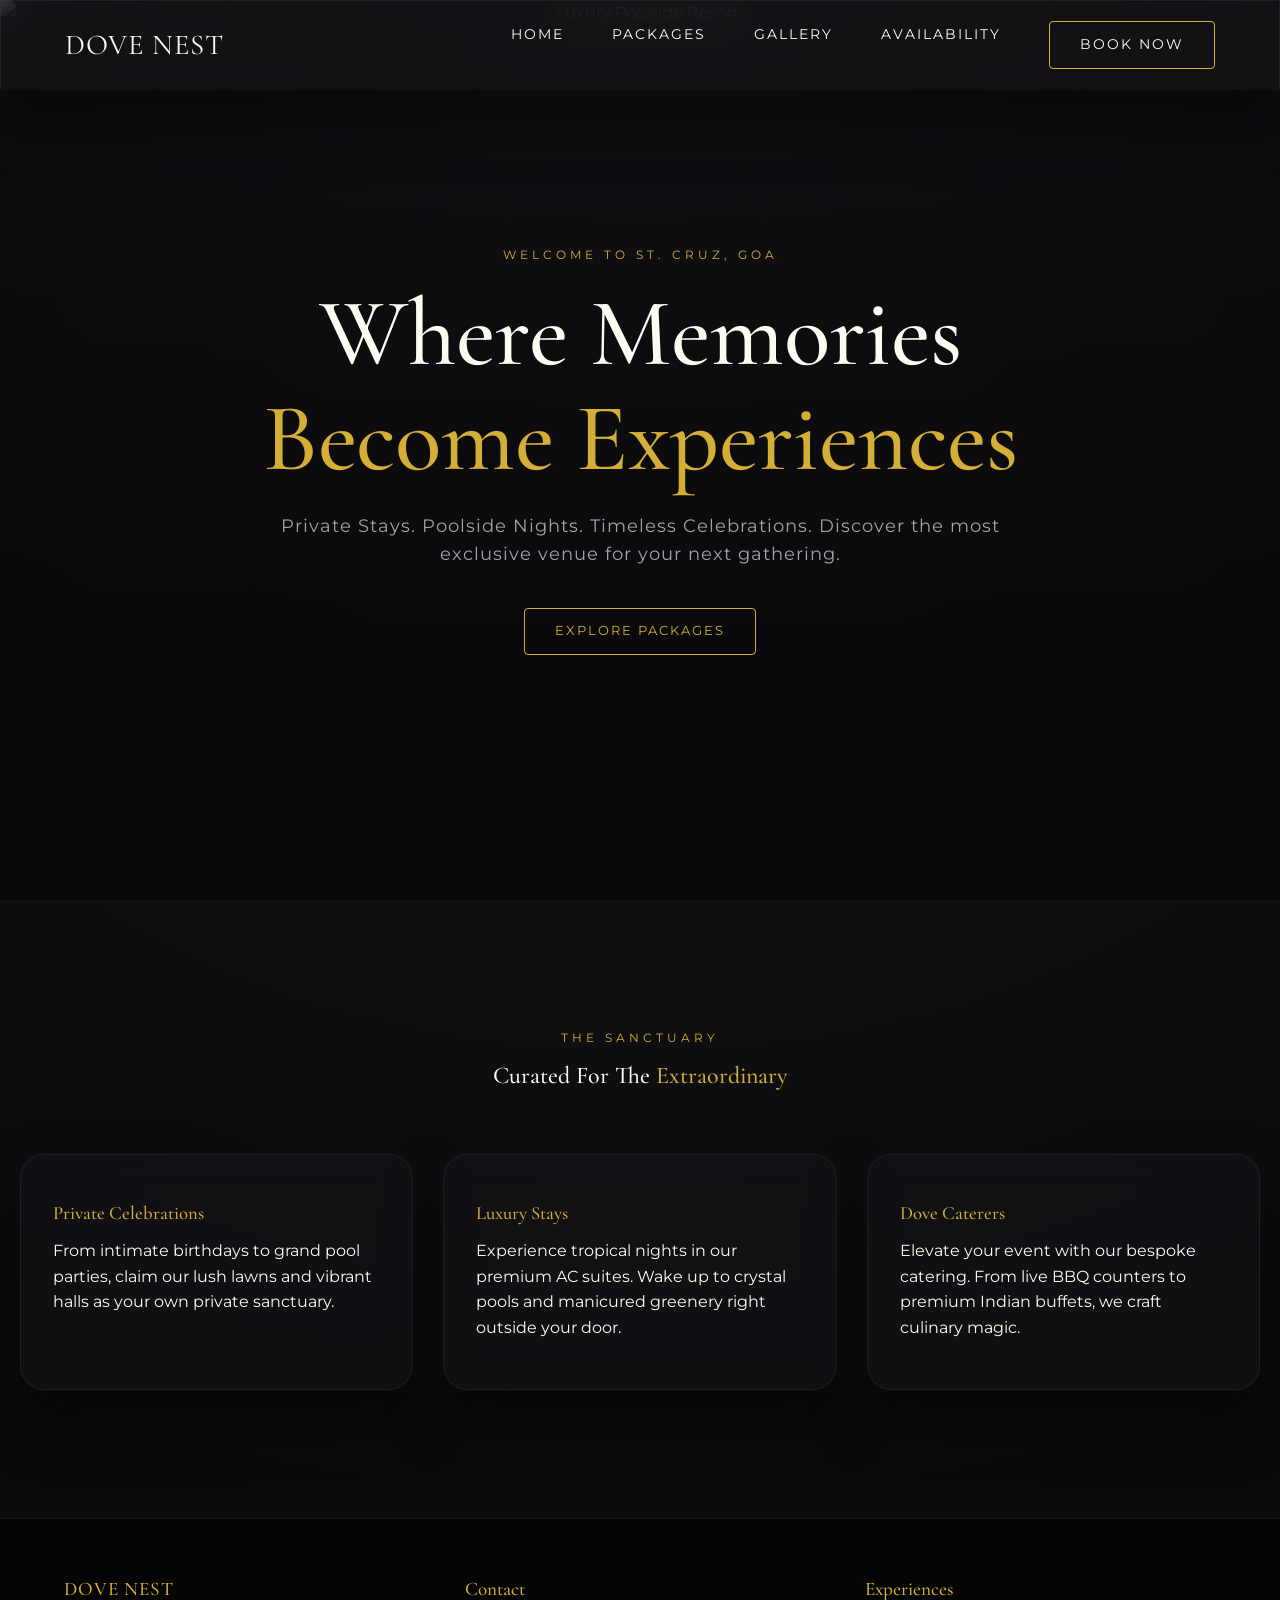
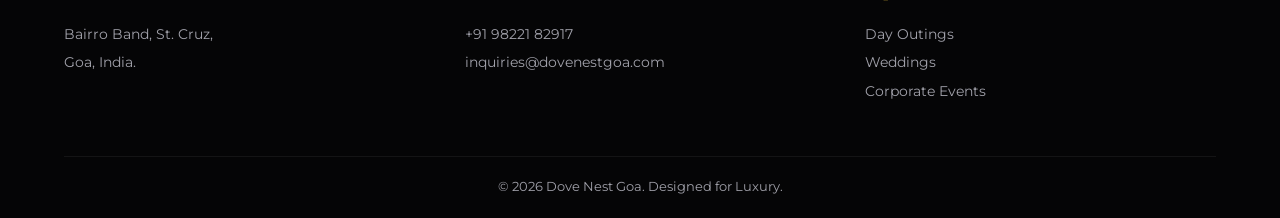
==== index.html @ 5b5b4ae1 "Create index.html" ====
<!DOCTYPE html>
<html lang="en">
<head>
    <meta charset="UTF-8">
    <meta name="viewport" content="width=device-width, initial-scale=1.0">
    <title>Dove Nest | Luxury Escapes & Private Celebrations in Goa</title>
    <link rel="stylesheet" href="style.css">
    <meta name="description" content="An exclusive, serene venue in St. Cruz, Goa. Perfect for private parties, weddings, and premium staycations.">
</head>
<body>

    <nav class="navbar glass">
        <a href="index.html" class="nav-brand">DOVE NEST</a>
        <ul class="nav-links">
            <li><a href="index.html">Home</a></li>
            <li><a href="packages.html">Packages</a></li>
            <li><a href="gallery.html">Gallery</a></li>
            <li><a href="availability.html">Availability</a></li>
            <li><a href="booking.html" class="btn-primary">Book Now</a></li>
        </ul>
        <button class="hamburger">☰</button>
    </nav>

    <header class="hero">
        <img src="https://images.unsplash.com/photo-1571896349842-33c89424de2d?q=80&w=2000&auto=format&fit=crop" alt="Luxury Poolside Resort" class="hero-video">
        <div class="hero-overlay"></div>
        <div class="hero-content reveal">
            <span class="subtitle">Welcome to St. Cruz, Goa</span>
            <h1>Where Memories<br><span class="gold-text">Become Experiences</span></h1>
            <p>Private Stays. Poolside Nights. Timeless Celebrations. Discover the most exclusive venue for your next gathering.</p>
            <a href="packages.html" class="btn-primary">Explore Packages</a>
        </div>
    </header>

    <section class="container reveal">
        <div style="text-align: center; margin-bottom: 4rem;">
            <span class="subtitle">The Sanctuary</span>
            <h2>Curated For The <span class="gold-text">Extraordinary</span></h2>
        </div>
        
        <div class="grid-3">
            <div class="luxury-card glass reveal">
                <h3 class="gold-text">Private Celebrations</h3>
                <p class="text-muted" style="margin-top: 15px;">From intimate birthdays to grand pool parties, claim our lush lawns and vibrant halls as your own private sanctuary.</p>
            </div>
            <div class="luxury-card glass reveal" style="transition-delay: 0.2s">
                <h3 class="gold-text">Luxury Stays</h3>
                <p class="text-muted" style="margin-top: 15px;">Experience tropical nights in our premium AC suites. Wake up to crystal pools and manicured greenery right outside your door.</p>
            </div>
            <div class="luxury-card glass reveal" style="transition-delay: 0.4s">
                <h3 class="gold-text">Dove Caterers</h3>
                <p class="text-muted" style="margin-top: 15px;">Elevate your event with our bespoke catering. From live BBQ counters to premium Indian buffets, we craft culinary magic.</p>
            </div>
        </div>
    </section>

    <footer>
        <div class="container footer-grid">
            <div class="footer-col">
                <h4 class="nav-brand">DOVE NEST</h4>
                <p>Bairro Band, St. Cruz,<br>Goa, India.</p>
            </div>
            <div class="footer-col">
                <h4>Contact</h4>
                <a href="tel:+919822182917">+91 98221 82917</a>
                <a href="mailto:inquiries@dovenestgoa.com">inquiries@dovenestgoa.com</a>
            </div>
            <div class="footer-col">
                <h4>Experiences</h4>
                <a href="packages.html">Day Outings</a>
                <a href="packages.html">Weddings</a>
                <a href="packages.html">Corporate Events</a>
            </div>
        </div>
        <p style="text-align: center; color: var(--text-muted); font-size: 0.8rem; border-top: 1px solid var(--glass-border); padding-top: 20px;">© 2026 Dove Nest Goa. Designed for Luxury.</p>
    </footer>

    <script src="app.js"></script>
</body>
</html>
---- style.css ----
/* style.css */
@import url('https://fonts.googleapis.com/css2?family=Cormorant+Garamond:ital,wght@0,400;0,500;0,600;0,700;1,400&family=Montserrat:wght@300;400;500;600&display=swap');

:root {
    /* Color Palette */
    --bg-dark: #08080a;
    --bg-card: rgba(20, 20, 24, 0.6);
    --text-ivory: #FDFCF0;
    --text-muted: #A1A1AA;
    --gold: #D4AF37;
    --gold-hover: #F3C94B;
    --gold-glow: rgba(212, 175, 55, 0.15);
    --green-tropical: #2C422F;
    --glass-border: rgba(255, 255, 255, 0.06);
    --glass-highlight: rgba(255, 255, 255, 0.1);
    
    /* Typography */
    --font-head: 'Cormorant Garamond', serif;
    --font-body: 'Montserrat', sans-serif;
    
    /* Fluid Sizing */
    --h1: clamp(3rem, 8vw, 6rem);
    --h2: clamp(2.5rem, 5vw, 4rem);
    --h3: clamp(1.5rem, 3vw, 2.5rem);
    --p: clamp(0.9rem, 1.5vw, 1.1rem);
    --section-pad: clamp(4rem, 10vw, 8rem) 20px;
    
    /* Utilities */
    --radius-lg: 24px;
    --radius-sm: 8px;
    --transition-smooth: all 0.6s cubic-bezier(0.16, 1, 0.3, 1);
}

* { margin: 0; padding: 0; box-sizing: border-box; }

html {
    scroll-behavior: smooth;
    font-size: 16px;
    background-color: var(--bg-dark);
}

body {
    font-family: var(--font-body);
    color: var(--text-ivory);
    background: radial-gradient(circle at 50% 0%, #16161a 0%, var(--bg-dark) 100%);
    overflow-x: hidden;
    line-height: 1.6;
    -webkit-font-smoothing: antialiased;
}

/* Typography */
h1, h2, h3, h4 { font-family: var(--font-head); font-weight: 500; line-height: 1.1; }
.gold-text { color: var(--gold); }
.subtitle {
    font-family: var(--font-body);
    text-transform: uppercase;
    letter-spacing: 4px;
    font-size: 0.75rem;
    color: var(--gold);
    display: block;
    margin-bottom: 1rem;
}

/* Glassmorphism & Cards */
.glass {
    background: var(--bg-card);
    backdrop-filter: blur(16px);
    -webkit-backdrop-filter: blur(16px);
    border: 1px solid var(--glass-border);
    box-shadow: 0 30px 60px rgba(0,0,0,0.4);
}

.luxury-card {
    border-radius: var(--radius-lg);
    padding: 3rem 2rem;
    position: relative;
    overflow: hidden;
    transition: var(--transition-smooth);
    cursor: pointer;
    display: flex;
    flex-direction: column;
}

.luxury-card::before {
    content: '';
    position: absolute;
    top: 0; left: -100%;
    width: 50%; height: 100%;
    background: linear-gradient(to right, transparent, var(--glass-highlight), transparent);
    transform: skewX(-20deg);
    transition: 0.7s;
}

.luxury-card:hover {
    transform: translateY(-10px);
    border-color: rgba(212, 175, 55, 0.3);
    box-shadow: 0 20px 40px var(--gold-glow);
}

.luxury-card:hover::before { left: 200%; }

/* Navigation */
.navbar {
    position: fixed;
    top: 0; left: 0; width: 100%;
    padding: 20px 5%;
    display: flex;
    justify-content: space-between;
    align-items: center;
    z-index: 1000;
    transition: var(--transition-smooth);
    border-bottom: 1px solid transparent;
}

.navbar.scrolled {
    background: rgba(8, 8, 10, 0.85);
    backdrop-filter: blur(20px);
    border-bottom: 1px solid var(--glass-border);
    padding: 15px 5%;
}

.nav-brand {
    font-family: var(--font-head);
    font-size: 1.8rem;
    color: var(--text-ivory);
    text-decoration: none;
    letter-spacing: 1px;
}

.nav-links {
    display: flex;
    gap: 3rem;
    list-style: none;
}

.nav-links a {
    color: var(--text-ivory);
    text-decoration: none;
    font-size: 0.85rem;
    text-transform: uppercase;
    letter-spacing: 2px;
    position: relative;
    transition: color 0.3s ease;
}

.nav-links a::after {
    content: '';
    position: absolute;
    bottom: -4px; left: 0; width: 0; height: 1px;
    background: var(--gold);
    transition: width 0.3s ease;
}

.nav-links a:hover { color: var(--gold); }
.nav-links a:hover::after { width: 100%; }

.btn-primary {
    background: transparent;
    color: var(--gold);
    border: 1px solid var(--gold);
    padding: 12px 30px;
    font-family: var(--font-body);
    text-transform: uppercase;
    letter-spacing: 2px;
    font-size: 0.8rem;
    cursor: pointer;
    border-radius: 4px;
    transition: var(--transition-smooth);
    text-decoration: none;
    display: inline-block;
}

.btn-primary:hover {
    background: var(--gold);
    color: var(--bg-dark);
    box-shadow: 0 0 20px var(--gold-glow);
}

.hamburger { display: none; color: var(--text-ivory); font-size: 1.5rem; cursor: pointer; border: none; background: transparent; }

/* Sections & Grid */
section { padding: var(--section-pad); }
.container { max-width: 1400px; margin: 0 auto; }

/* Hero Section */
.hero {
    height: 100vh;
    display: flex;
    align-items: center;
    justify-content: center;
    position: relative;
    overflow: hidden;
    text-align: center;
}

.hero-video {
    position: absolute;
    top: 0; left: 0; width: 100%; height: 100%;
    object-fit: cover;
    z-index: 1;
    opacity: 0.6;
}

.hero-overlay {
    position: absolute;
    top: 0; left: 0; width: 100%; height: 100%;
    background: linear-gradient(to bottom, rgba(8,8,10,0.3) 0%, var(--bg-dark) 100%);
    z-index: 2;
}

.hero-content {
    position: relative;
    z-index: 3;
    max-width: 800px;
    padding: 0 20px;
}

.hero-content h1 { font-size: var(--h1); margin-bottom: 20px; }
.hero-content p { font-size: var(--p); color: var(--text-muted); margin-bottom: 40px; letter-spacing: 1px; }

/* Packages Grid */
.grid-3 {
    display: grid;
    grid-template-columns: repeat(auto-fit, minmax(350px, 1fr));
    gap: 30px;
    margin-top: 50px;
}

.price-tag {
    font-family: var(--font-head);
    font-size: 2.5rem;
    color: var(--gold);
    margin: 15px 0;
}

.price-tag span { font-size: 1rem; font-family: var(--font-body); color: var(--text-muted); }

.package-features { list-style: none; margin: 20px 0 40px 0; flex-grow: 1; }
.package-features li {
    font-size: 0.9rem;
    color: var(--text-muted);
    margin-bottom: 10px;
    display: flex;
    align-items: center;
    gap: 10px;
}
.package-features li::before {
    content: '✦';
    color: var(--gold);
    font-size: 0.8rem;
}

/* Animations */
.reveal {
    opacity: 0;
    transform: translateY(40px);
    transition: all 1s cubic-bezier(0.16, 1, 0.3, 1);
}
.reveal.active { opacity: 1; transform: translateY(0); }

/* Footer */
footer {
    border-top: 1px solid var(--glass-border);
    padding: 60px 5% 20px;
    background: #050506;
}

.footer-grid {
    display: grid;
    grid-template-columns: repeat(auto-fit, minmax(250px, 1fr));
    gap: 50px;
    margin-bottom: 50px;
}

.footer-col h4 { font-size: 1.2rem; margin-bottom: 20px; color: var(--gold); }
.footer-col p, .footer-col a { color: var(--text-muted); text-decoration: none; font-size: 0.9rem; line-height: 2; display: block; }
.footer-col a:hover { color: var(--text-ivory); }

/* Mobile Responsiveness */
@media (max-width: 900px) {
    .nav-links {
        position: fixed;
        top: 0; right: -100%;
        width: 100%; height: 100vh;
        background: rgba(8, 8, 10, 0.98);
        backdrop-filter: blur(20px);
        flex-direction: column;
        justify-content: center;
        align-items: center;
        transition: 0.5s ease;
    }
    .nav-links.active { right: 0; }
    .hamburger { display: block; z-index: 1001; }
    .grid-3 { grid-template-columns: 1fr; }
}
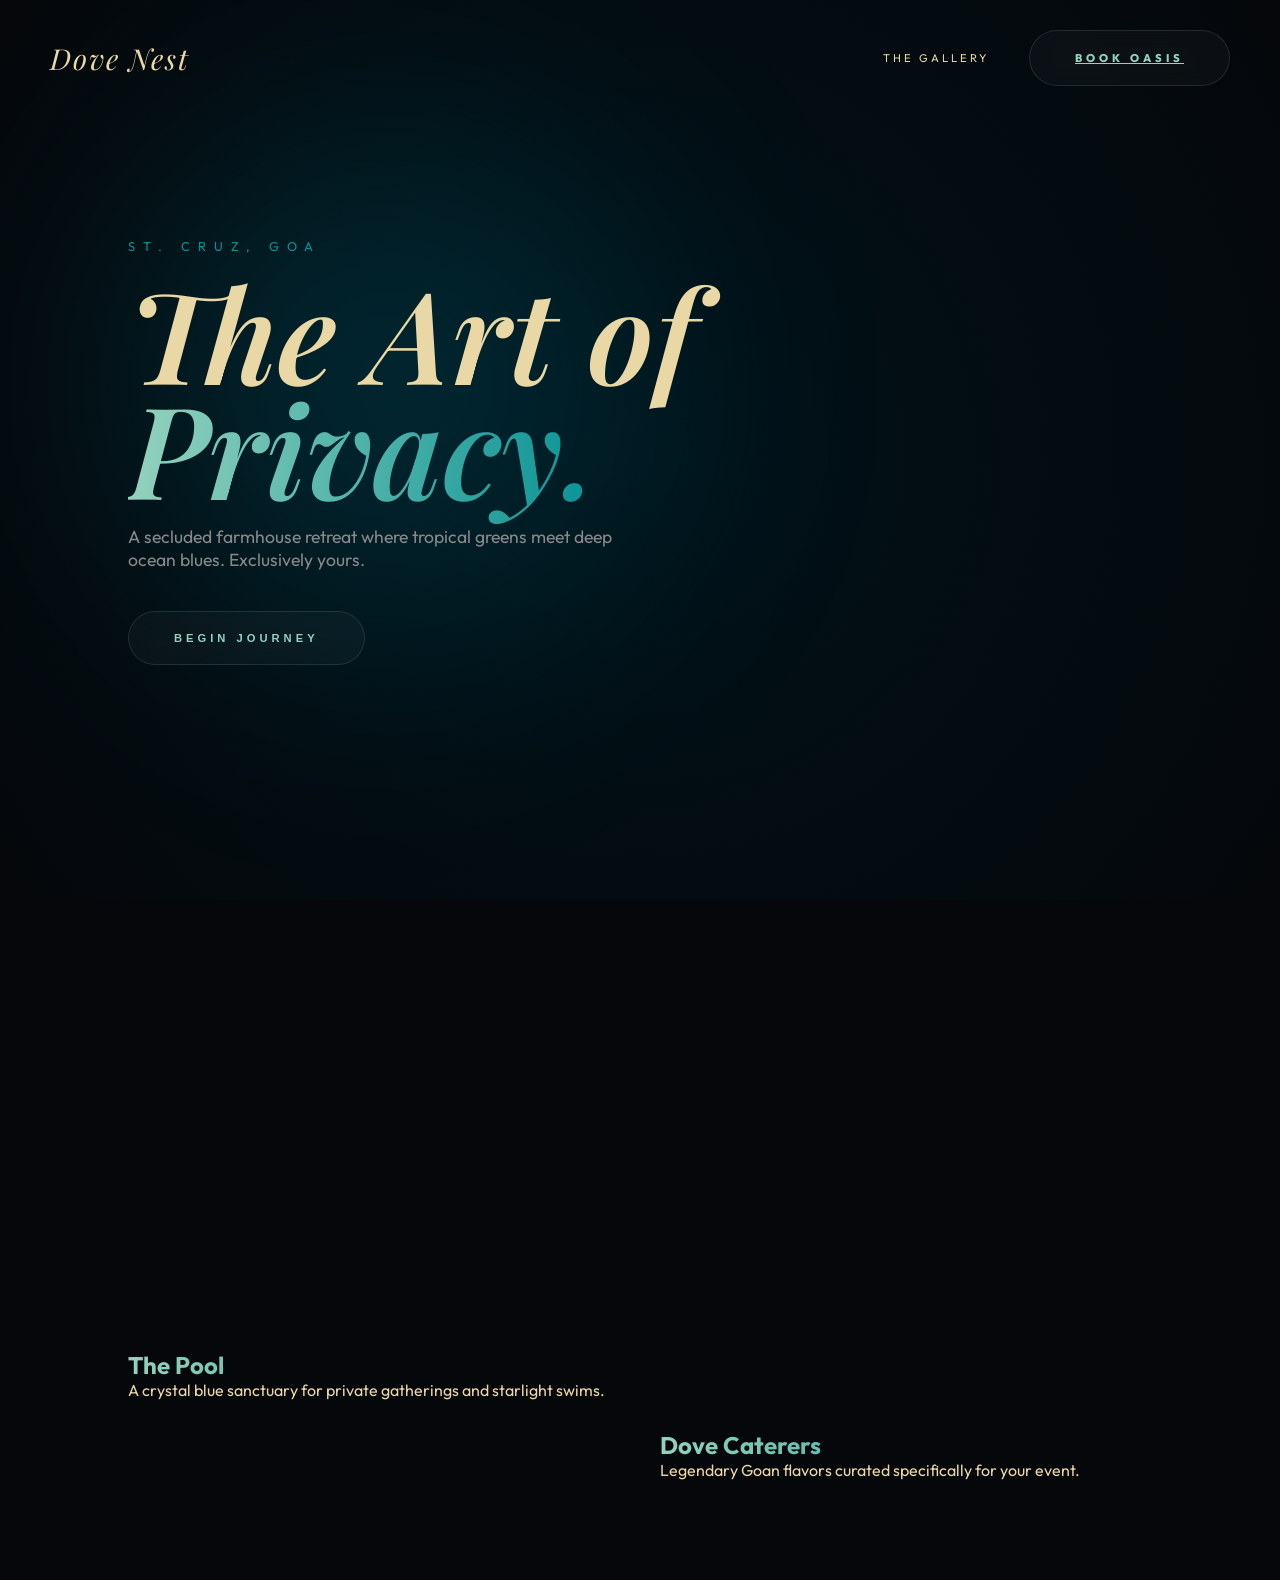
==== commit a7e63028: "Update index.html" ====
--- a/index.html
+++ b/index.html
@@ -3,78 +3,44 @@
 <head>
     <meta charset="UTF-8">
     <meta name="viewport" content="width=device-width, initial-scale=1.0">
-    <title>Dove Nest | Luxury Escapes & Private Celebrations in Goa</title>
-    <link rel="stylesheet" href="style.css">
-    <meta name="description" content="An exclusive, serene venue in St. Cruz, Goa. Perfect for private parties, weddings, and premium staycations.">
+    <title>Dove Nest Goa | Private Tropical Sanctuary</title>
+    <link rel="stylesheet" href="css/style.css">
 </head>
 <body>
+    <div class="bg-engine">
+        <div class="glow-orb"></div>
+    </div>
 
-    <nav class="navbar glass">
-        <a href="index.html" class="nav-brand">DOVE NEST</a>
-        <ul class="nav-links">
-            <li><a href="index.html">Home</a></li>
-            <li><a href="packages.html">Packages</a></li>
-            <li><a href="gallery.html">Gallery</a></li>
-            <li><a href="availability.html">Availability</a></li>
-            <li><a href="booking.html" class="btn-primary">Book Now</a></li>
-        </ul>
-        <button class="hamburger">☰</button>
+    <nav class="reveal" style="position: fixed; top: 0; width: 100%; z-index: 1000; padding: 30px 50px; display: flex; justify-content: space-between; align-items: center;">
+        <div class="logo" style="font-family: 'Playfair Display'; font-style: italic; font-size: 1.8rem; letter-spacing: 2px;">Dove Nest</div>
+        <div style="display: flex; gap: 40px; align-items: center;">
+            <a href="gallery.html" class="nav-link" style="color: var(--text-silk); text-decoration: none; font-size: 0.7rem; letter-spacing: 3px; text-transform: uppercase;">The Gallery</a>
+            <a href="booking.html" class="btn-haptic">Book Oasis</a>
+        </div>
     </nav>
 
-    <header class="hero">
-        <img src="https://images.unsplash.com/photo-1571896349842-33c89424de2d?q=80&w=2000&auto=format&fit=crop" alt="Luxury Poolside Resort" class="hero-video">
-        <div class="hero-overlay"></div>
-        <div class="hero-content reveal">
-            <span class="subtitle">Welcome to St. Cruz, Goa</span>
-            <h1>Where Memories<br><span class="gold-text">Become Experiences</span></h1>
-            <p>Private Stays. Poolside Nights. Timeless Celebrations. Discover the most exclusive venue for your next gathering.</p>
-            <a href="packages.html" class="btn-primary">Explore Packages</a>
-        </div>
-    </header>
+    <main class="container" style="padding: 0 10vw;">
+        <section style="height: 100vh; display: flex; flex-direction: column; justify-content: center;">
+            <div class="reveal">
+                <span style="color: var(--tropical-green); text-transform: uppercase; letter-spacing: 8px; font-size: 0.8rem;">St. Cruz, Goa</span>
+                <h1 style="margin: 20px 0;">The Art of <br><span class="gold-gradient">Privacy.</span></h1>
+                <p style="max-width: 500px; color: #888; font-size: 1.1rem; margin-bottom: 40px;">A secluded farmhouse retreat where tropical greens meet deep ocean blues. Exclusively yours.</p>
+                <button class="btn-haptic" onclick="window.location.href='gallery.html'">Begin Journey</button>
+            </div>
+        </section>
 
-    <section class="container reveal">
-        <div style="text-align: center; margin-bottom: 4rem;">
-            <span class="subtitle">The Sanctuary</span>
-            <h2>Curated For The <span class="gold-text">Extraordinary</span></h2>
-        </div>
-        
-        <div class="grid-3">
-            <div class="luxury-card glass reveal">
-                <h3 class="gold-text">Private Celebrations</h3>
-                <p class="text-muted" style="margin-top: 15px;">From intimate birthdays to grand pool parties, claim our lush lawns and vibrant halls as your own private sanctuary.</p>
+        <section style="padding: 100px 0; display: grid; grid-template-columns: 1fr 1fr; gap: 40px;">
+            <div class="glass-panel reveal" style="height: 400px; display: flex; flex-direction: column; justify-content: flex-end;">
+                <h2 class="gold-gradient">The Pool</h2>
+                <p>A crystal blue sanctuary for private gatherings and starlight swims.</p>
             </div>
-            <div class="luxury-card glass reveal" style="transition-delay: 0.2s">
-                <h3 class="gold-text">Luxury Stays</h3>
-                <p class="text-muted" style="margin-top: 15px;">Experience tropical nights in our premium AC suites. Wake up to crystal pools and manicured greenery right outside your door.</p>
+            <div class="glass-panel reveal" style="height: 400px; display: flex; flex-direction: column; justify-content: flex-end; margin-top: 80px;">
+                <h2 class="gold-gradient">Dove Caterers</h2>
+                <p>Legendary Goan flavors curated specifically for your event.</p>
             </div>
-            <div class="luxury-card glass reveal" style="transition-delay: 0.4s">
-                <h3 class="gold-text">Dove Caterers</h3>
-                <p class="text-muted" style="margin-top: 15px;">Elevate your event with our bespoke catering. From live BBQ counters to premium Indian buffets, we craft culinary magic.</p>
-            </div>
-        </div>
-    </section>
+        </section>
+    </main>
 
-    <footer>
-        <div class="container footer-grid">
-            <div class="footer-col">
-                <h4 class="nav-brand">DOVE NEST</h4>
-                <p>Bairro Band, St. Cruz,<br>Goa, India.</p>
-            </div>
-            <div class="footer-col">
-                <h4>Contact</h4>
-                <a href="tel:+919822182917">+91 98221 82917</a>
-                <a href="mailto:inquiries@dovenestgoa.com">inquiries@dovenestgoa.com</a>
-            </div>
-            <div class="footer-col">
-                <h4>Experiences</h4>
-                <a href="packages.html">Day Outings</a>
-                <a href="packages.html">Weddings</a>
-                <a href="packages.html">Corporate Events</a>
-            </div>
-        </div>
-        <p style="text-align: center; color: var(--text-muted); font-size: 0.8rem; border-top: 1px solid var(--glass-border); padding-top: 20px;">© 2026 Dove Nest Goa. Designed for Luxury.</p>
-    </footer>
-
-    <script src="app.js"></script>
+    <script src="js/metamorphosis.js"></script>
 </body>
 </html>
--- a/css/style.css
+++ b/css/style.css
@@ -0,0 +1,78 @@
+/* METAMORPHOSIS DESIGN SYSTEM */
+@import url('https://fonts.googleapis.com/css2?family=Outfit:wght@300;500;800&family=Playfair+Display:ital,wght@1,600&display=swap');
+
+:root {
+    --deep-black: #05070a;
+    --ocean-blue: #005f73;
+    --tropical-green: #0a9396;
+    --mint-glow: #94d2bd;
+    --text-silk: #e9d8a6;
+    --glass: rgba(255, 255, 255, 0.03);
+    --glass-border: rgba(148, 210, 189, 0.15);
+    --ease: cubic-bezier(0.16, 1, 0.3, 1);
+}
+
+* { margin: 0; padding: 0; box-sizing: border-box; -webkit-tap-highlight-color: transparent; }
+
+body {
+    background-color: var(--deep-black);
+    color: var(--text-silk);
+    font-family: 'Outfit', sans-serif;
+    overflow-x: hidden;
+    cursor: crosshair;
+}
+
+/* The Metamorphosis Background */
+.bg-engine {
+    position: fixed;
+    top: 0; left: 0; width: 100vw; height: 100vh;
+    z-index: -1;
+    background: radial-gradient(circle at 50% 50%, #001219, var(--deep-black));
+}
+
+.glow-orb {
+    position: absolute;
+    width: 60vw; height: 60vw;
+    background: radial-gradient(circle, var(--ocean-blue) 0%, transparent 70%);
+    filter: blur(100px);
+    opacity: 0.4;
+    animation: drift 20s infinite alternate var(--ease);
+}
+
+@keyframes drift {
+    0% { transform: translate(-10%, -10%) scale(1); }
+    100% { transform: translate(20%, 10%) scale(1.2); }
+}
+
+/* Cinematic Typography */
+h1 { font-family: 'Playfair Display', serif; font-style: italic; font-weight: 600; font-size: clamp(3rem, 10vw, 8rem); line-height: 0.9; }
+.gold-gradient { background: linear-gradient(to right, var(--mint-glow), var(--tropical-green)); -webkit-background-clip: text; -webkit-text-fill-color: transparent; }
+
+/* Haptic Component */
+.btn-haptic {
+    position: relative;
+    padding: 20px 45px;
+    background: var(--glass);
+    border: 1px solid var(--glass-border);
+    color: var(--mint-glow);
+    border-radius: 100px;
+    text-transform: uppercase;
+    letter-spacing: 4px;
+    font-weight: 800;
+    font-size: 0.7rem;
+    cursor: pointer;
+    overflow: hidden;
+    transition: var(--ease) 0.4s;
+    backdrop-filter: blur(10px);
+}
+
+.btn-haptic:hover {
+    background: var(--mint-glow);
+    color: var(--deep-black);
+    box-shadow: 0 0 50px rgba(148, 210, 189, 0.4);
+    transform: scale(1.05);
+}
+
+/* Scroll Reveal */
+.reveal { opacity: 0; transform: translateY(40px); transition: opacity 1.2s var(--ease), transform 1.2s var(--ease); }
+.reveal.active { opacity: 1; transform: translateY(0); }
